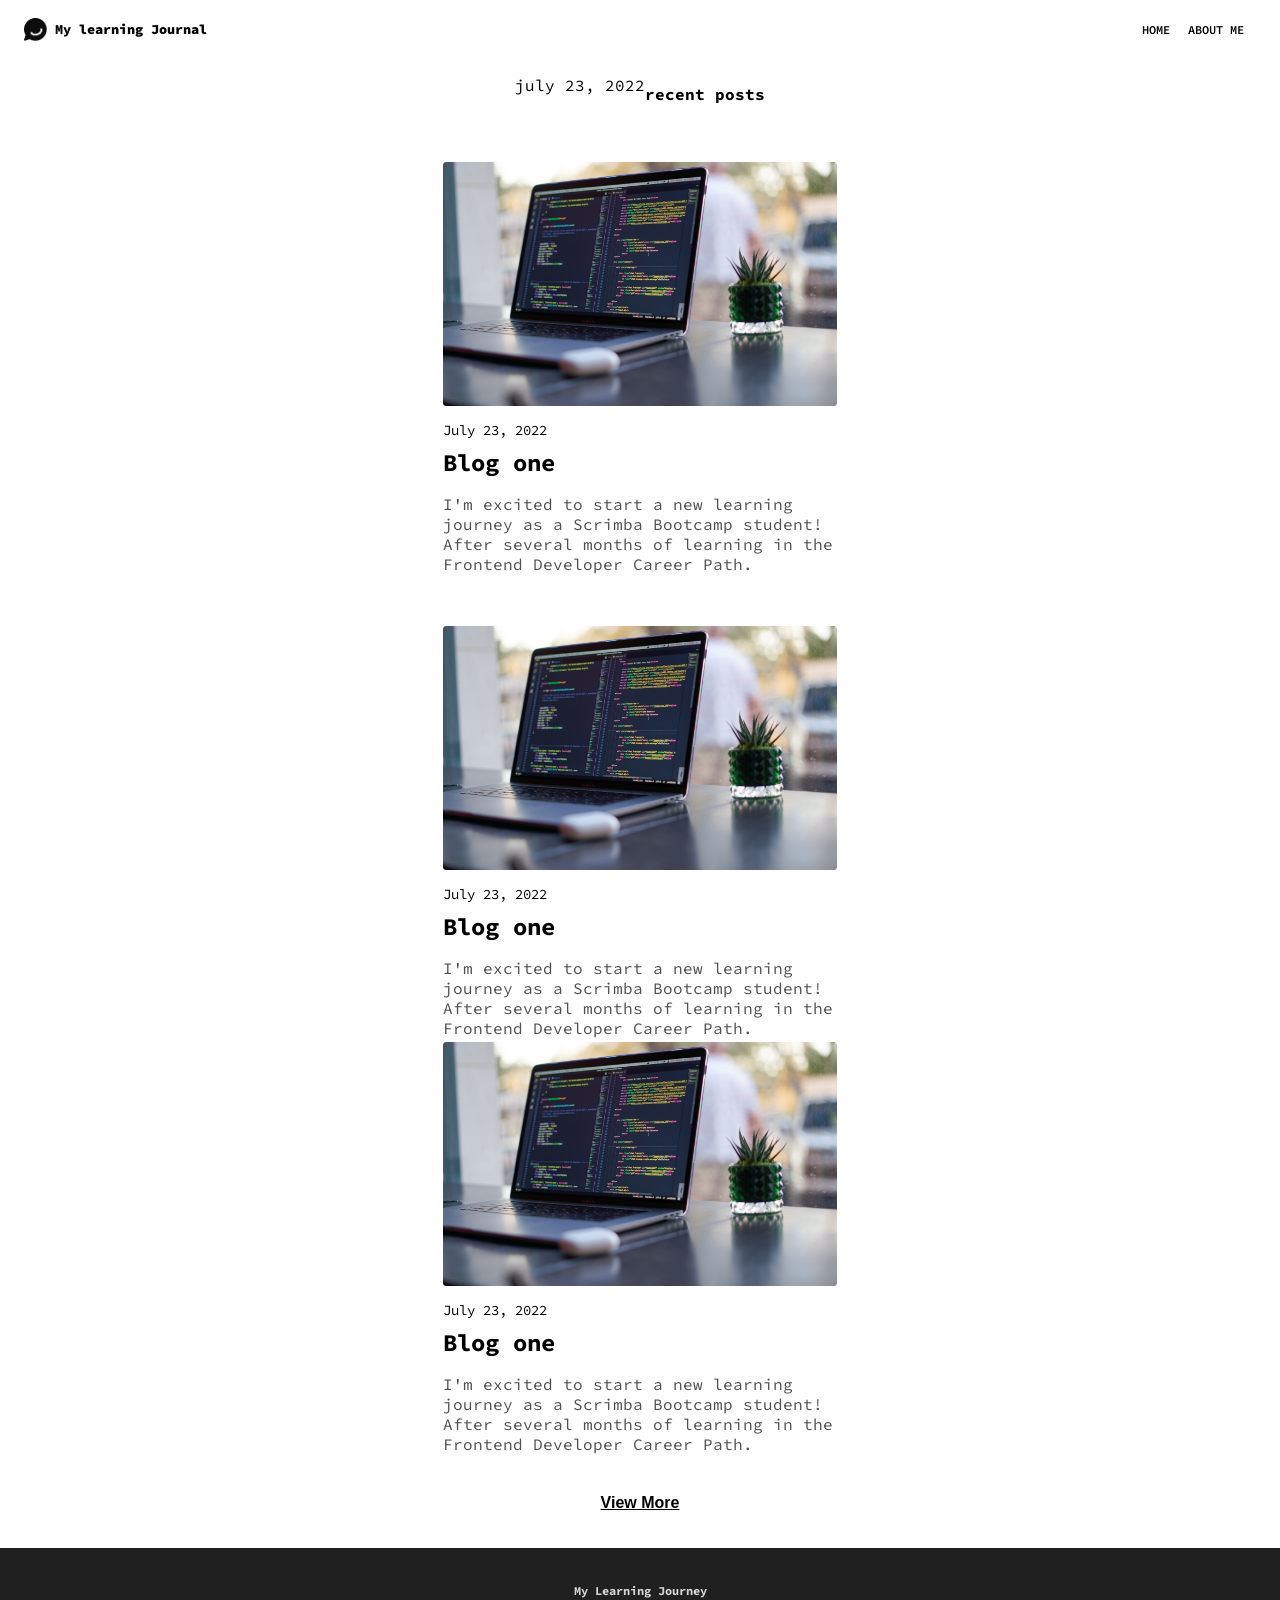
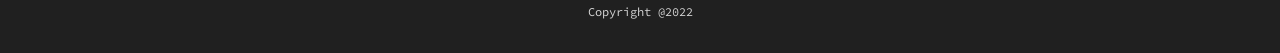
==== journey.html @ c9c70bf7 "started post page" ====
<html lang="en">
  <head>
    <meta charset="UTF-8" />
    <meta name="viewport" content="width=device-width, initial-scale=1.0" />
    <link rel="preconnect" href="https://fonts.googleapis.com" />
    <link rel="preconnect" href="https://fonts.gstatic.com" crossorigin />
    <link
      href="https://fonts.googleapis.com/css2?family=Source+Code+Pro:ital,wght@0,200..900;1,200..900&display=swap"
      rel="stylesheet"
    />
    <link rel="stylesheet" href="styles.css" />
    <link rel="stylesheet" href="journey.css" />
    <title>Dev Blog</title>
  </head>
  <body>
      <header>
          <div class="header-container">
          <div class="logo-wrapper">
            <img class="logo" src="images/logo.png"/>
            <h1>My learning Journal</h1>
          </div>
          <nav>
          <ul class="nav">
           <li class="nav-list-item">Home</li> 
           <li class="nav-list-item">About Me</li>
          </ul>
          </nav>
        </div>
      </header>
      <section>
        <div class="journey-header-container">
            <div class="new-post-container">
                <p>july 23, 2022</p>
                <h1></h1>
                <p></p>
                <img />
                <h2></h2>
                <p></p>
                <h3></h3>
            </div>
            <h4>recent posts</h4>
        </div>
      </section>
      <main>
        <article class="article-container">
        <div class="blog-post">
          <img class="blog-image" src="/images/blog-one.png"/>
          <p class="blog-date blog-post-one">July 23, 2022</p>
          <h2>Blog one</h2>
          <p class="blog-para">I'm excited to start a new learning journey as a Scrimba Bootcamp student! After several months of learning in the Frontend Developer Career Path.</p>
        </div>
         <div class="blog-post blog-post-two">
          <img class="blog-image" src="/images/blog-one.png"/>
          <p class="blog-date">July 23, 2022</p>
          <h2>Blog one</h2>
          <p class="blog-para">I'm excited to start a new learning journey as a Scrimba Bootcamp student! After several months of learning in the Frontend Developer Career Path.</p>
        </div> <div class="blog-post blog-post-three">
          <img class="blog-image" src="/images/blog-one.png"/>
          <p class="blog-date">July 23, 2022</p>
          <h2>Blog one</h2>
          <p class="blog-para">I'm excited to start a new learning journey as a Scrimba Bootcamp student! After several months of learning in the Frontend Developer Career Path.</p>
        </div>
        </article>
      </main>
      <div class="view-more-container">
        <button class="view-more-button">View More</button>
      </div>
      <footer>
          <div class="footer-container">
            <small class="footer-info">
              <p class="footer-slogan"><strong>My Learning Journey</strong></p>
              <p class="footer-date">Copyright @2022</p>
            </small>
          </div>
      </footer>
    <script src="script.js"></script>
  </body>
</html>
---- styles.css ----
*, *::before, *::after {
    box-sizing: border-box;
}

body {
    margin: 0;
    padding: 0;
    font-family: Source Code Pro, sans-serif;
}

/* header */

.header-container {
    display: flex;
    justify-content: space-between;
    align-items: center;
    padding: 1.5em;
    background-color: white;
    height: 59px;
}

h1 {
    font-size: 0.85rem;
    font-weight: 900;
}

.logo-wrapper {
    display: flex;
    align-items: center;
    gap: 0.5em;
}

.logo {
    width: 23px;
} 

.nav {
    display: flex;
    align-items: center;
    justify-content: center;
    list-style: none;
    gap: 0.5em;
    font-size: 0.75rem;
    text-transform: uppercase;
    font-weight: 600;
}

.nav-list-item {
    padding-right: 1em;
}

/* hero */

.hero-container {
    height: 293px;
    width: 100%;
    background-image:url('images/hero.png');
    background-position: center bottom;
    background-repeat: no-repeat;
    background-size: cover;
}

/* main */

main {
    display: flex;
    justify-content: center;
    margin-block: 2em;
}

.article-container {
    display: grid;
    grid-template-columns: 1fr;
    gap: 3em;
    grid-template-areas: 
        "."
        "a"
        "b"
        "c"
        ".";
}

.blog-post {
    height: 368px;
    width: 394px;
    display: flex;
    flex-direction: column;
    gap: 0.5em;  
}

.blog-post-one {
    grid-area: a;
}

.blog-post-two {
    grid-area: b;
}
.blog-post-three {
    grid-area: c;
}

.blog-post h2 {
    font-size: 1.5rem;
    margin: 0;
}

.blog-date {
    font-size: 0.88rem;
    margin: 0;
    margin-top: 0.5em;
}

.blog-image {
    width: 100%;
}

.blog-para {
    font-size: 1rem;
    color: #505050;
    margin: 0;
    margin-top: 0.5em;
}

.view-more-container {
    display: flex;
    justify-content: center;
    margin-block: 2.2em;
}

.view-more-button {
    text-decoration: underline;
    font-weight: 900;
    font-size: 1rem;
    border: none;
    background-color: white;
}

/* footer */

.footer-container {
    height: 105px;
    color: #D7D7D7;
    background-color: #202020;
    display: flex;
    justify-content: center;
    align-items: center;
} 

.footer-slogan, .footer-date {
    margin: 0;
    padding: 0;
}


.footer-info {
    display: flex;
    flex-direction: column;
    justify-content: center;
    align-items: center;
    margin: 0;
    font-size: 0.75rem;
     gap: 0.5em;
}
---- journey.css ----
.journey-header-container {
    display: flex;
    justify-content: center;
    align-items: center;
}

.journey-header-container h2 {
    font-size: 1rem;
}
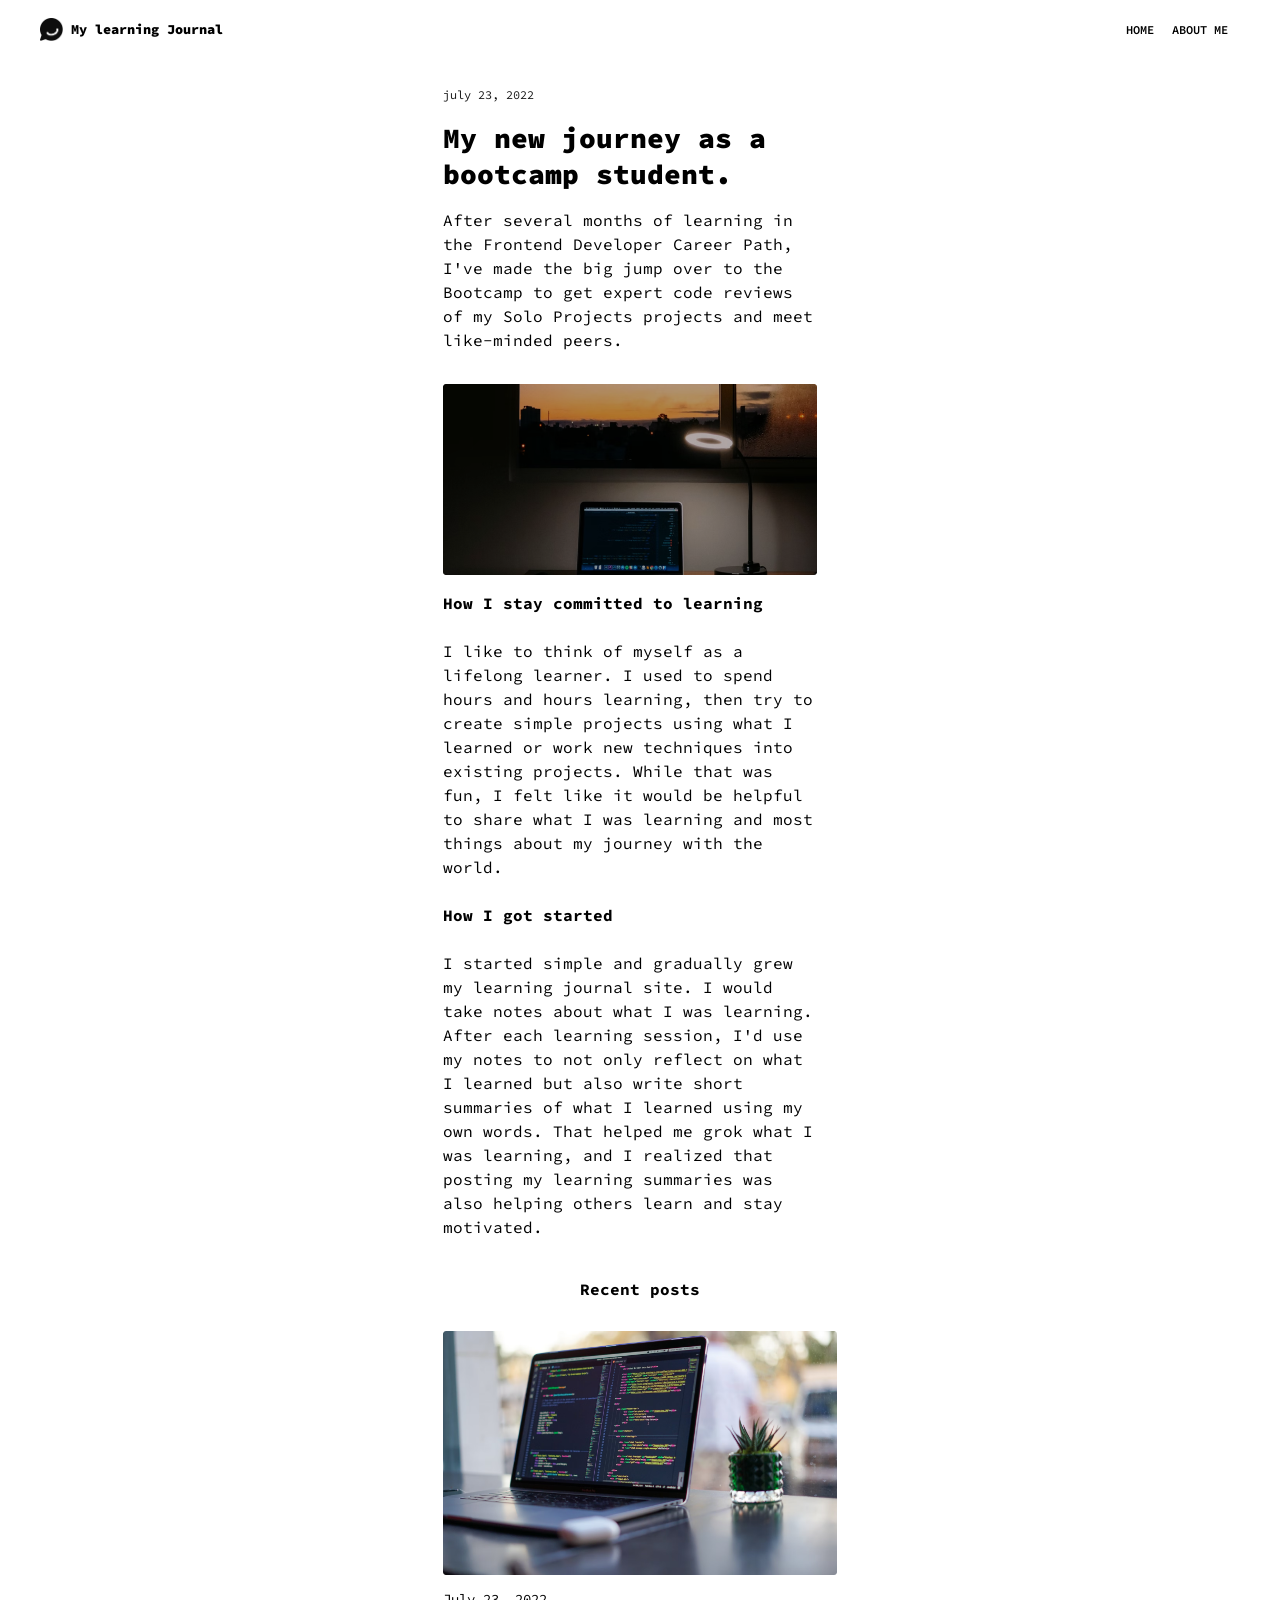
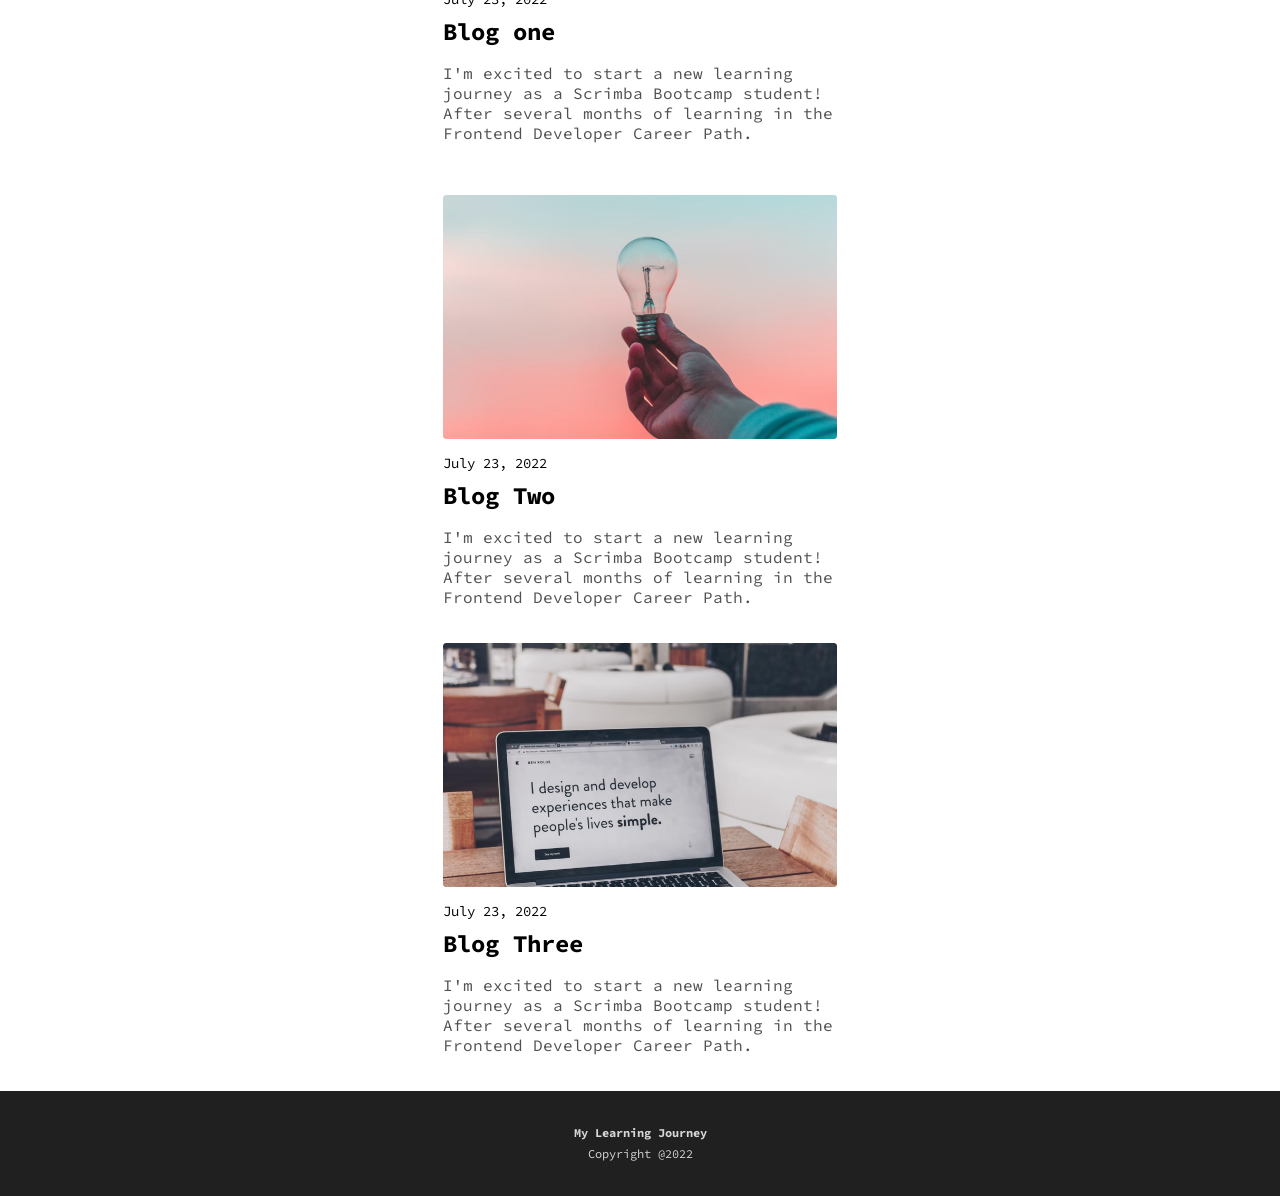
==== commit 69c06f70: "added mobile styling for the post page also added data for each post" ====
--- a/journey.html
+++ b/journey.html
@@ -13,36 +13,56 @@
     <title>Dev Blog</title>
   </head>
   <body>
-      <header>
-          <div class="header-container">
-          <div class="logo-wrapper">
-            <img class="logo" src="images/logo.png"/>
-            <h1>My learning Journal</h1>
-          </div>
-          <nav>
+    <header>
+      <div class="header-container">
+        <div class="logo-wrapper">
+          <img class="logo" src="images/logo.png" />
+          <h1>My learning Journal</h1>
+        </div>
+        <nav>
           <ul class="nav">
-           <li class="nav-list-item">Home</li> 
-           <li class="nav-list-item">About Me</li>
+            <li class="nav-list-item">Home</li>
+            <li class="nav-list-item">About Me</li>
           </ul>
-          </nav>
+        </nav>
+      </div>
+    </header>
+    <section>
+      <div class="journey-header-container">
+        <div class="new-post-container">
+          <p class="jr-date">july 23, 2022</p>
+          <h1>My new journey as a bootcamp student.</h1>
+          <p class="jr-para">
+            After several months of learning in the Frontend Developer Career
+            Path, I've made the big jump over to the Bootcamp to get expert code
+            reviews of my Solo Projects projects and meet like-minded peers.
+          </p>
+          <img class="jr-post" src="images/post.png" />
+          <p class="jr-para">
+            <strong>How I stay committed to learning</strong><br /><br />
+
+            I like to think of myself as a lifelong learner. I used to spend
+            hours and hours learning, then try to create simple projects using
+            what I learned or work new techniques into existing projects. While
+            that was fun, I felt like it would be helpful to share what I was
+            learning and most things about my journey with the world.<br /><br />
+
+            <strong>How I got started</strong><br /><br />
+
+            I started simple and gradually grew my learning journal site. I
+            would take notes about what I was learning. After each learning
+            session, I'd use my notes to not only reflect on what I learned but
+            also write short summaries of what I learned using my own words.
+            That helped me grok what I was learning, and I realized that posting
+            my learning summaries was also helping others learn and stay
+            motivated.
+          </p>
         </div>
-      </header>
-      <section>
-        <div class="journey-header-container">
-            <div class="new-post-container">
-                <p>july 23, 2022</p>
-                <h1></h1>
-                <p></p>
-                <img />
-                <h2></h2>
-                <p></p>
-                <h3></h3>
-            </div>
-            <h4>recent posts</h4>
-        </div>
-      </section>
-      <main>
-        <article class="article-container">
+        <h4 class="subhead">Recent posts</h4>
+      </div>
+    </section>
+    <main>
+          <article class="article-container">
         <div class="blog-post">
           <img class="blog-image" src="/images/blog-one.png"/>
           <p class="blog-date blog-post-one">July 23, 2022</p>
@@ -50,29 +70,26 @@
           <p class="blog-para">I'm excited to start a new learning journey as a Scrimba Bootcamp student! After several months of learning in the Frontend Developer Career Path.</p>
         </div>
          <div class="blog-post blog-post-two">
-          <img class="blog-image" src="/images/blog-one.png"/>
+          <img class="blog-image" src="/images/blog-two.png"/>
           <p class="blog-date">July 23, 2022</p>
-          <h2>Blog one</h2>
+          <h2>Blog Two</h2>
           <p class="blog-para">I'm excited to start a new learning journey as a Scrimba Bootcamp student! After several months of learning in the Frontend Developer Career Path.</p>
         </div> <div class="blog-post blog-post-three">
-          <img class="blog-image" src="/images/blog-one.png"/>
+          <img class="blog-image" src="/images/blog-three.png"/>
           <p class="blog-date">July 23, 2022</p>
-          <h2>Blog one</h2>
+          <h2>Blog Three</h2>
           <p class="blog-para">I'm excited to start a new learning journey as a Scrimba Bootcamp student! After several months of learning in the Frontend Developer Career Path.</p>
         </div>
         </article>
-      </main>
-      <div class="view-more-container">
-        <button class="view-more-button">View More</button>
+    </main>
+    <footer>
+      <div class="footer-container">
+        <small class="footer-info">
+          <p class="footer-slogan"><strong>My Learning Journey</strong></p>
+          <p class="footer-date">Copyright @2022</p>
+        </small>
       </div>
-      <footer>
-          <div class="footer-container">
-            <small class="footer-info">
-              <p class="footer-slogan"><strong>My Learning Journey</strong></p>
-              <p class="footer-date">Copyright @2022</p>
-            </small>
-          </div>
-      </footer>
+    </footer>
     <script src="script.js"></script>
   </body>
-</html>+</html>
--- a/styles.css
+++ b/styles.css
@@ -14,7 +14,7 @@
     display: flex;
     justify-content: space-between;
     align-items: center;
-    padding: 1.5em;
+    padding: 1.5em 2.5em;
     background-color: white;
     height: 59px;
 }
@@ -97,6 +97,7 @@
 }
 .blog-post-three {
     grid-area: c;
+    margin-top: 2em;
 }
 
 .blog-post h2 {
--- a/journey.css
+++ b/journey.css
@@ -1,9 +1,46 @@
 .journey-header-container {
+    width: 394px;
+    margin: auto;
+    display: block;
+    margin-top: 1em;
+}
+
+.journey-header-container h1 {
+    font-size: 1.75rem;
+    margin: 0;
+    margin-top: 0.2em;
+}
+
+.journey-header-container h4 {
+    font-size: 1rem;
+}
+
+
+.new-post-container {
     display: flex;
     justify-content: center;
-    align-items: center;
+    flex-direction: column;
+    align-items: start;
+    text-align: left;
 }
 
-.journey-header-container h2 {
+.jr-date {
+    font-size: 0.75rem;
+    color: #151515;
+}
+
+.jr-para {
     font-size: 1rem;
+    line-height: 1.5em;
+    width: 374px;
+}
+
+.jr-post {
+    width: 374px;
+    margin-top: 1em;
+}
+
+.subhead {
+    text-align: center;
+    margin-top: 1.5em;
 }
